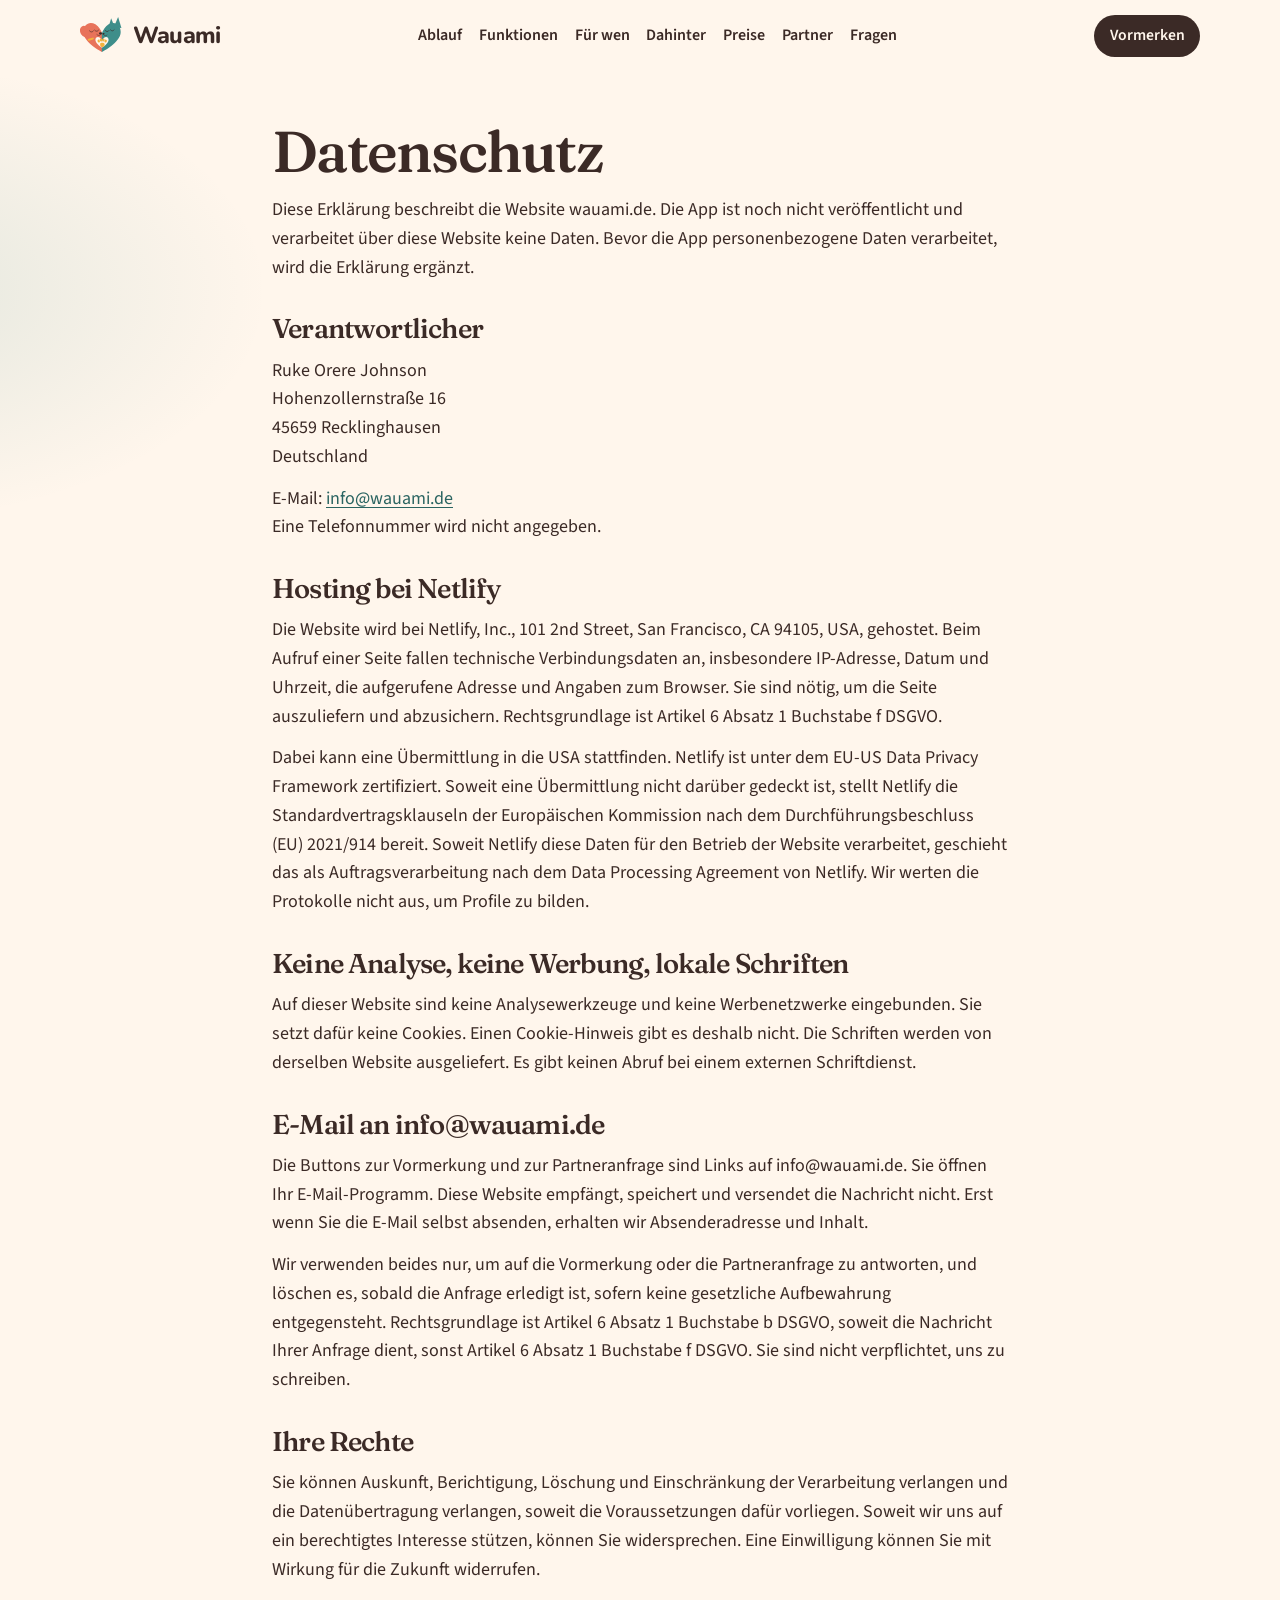
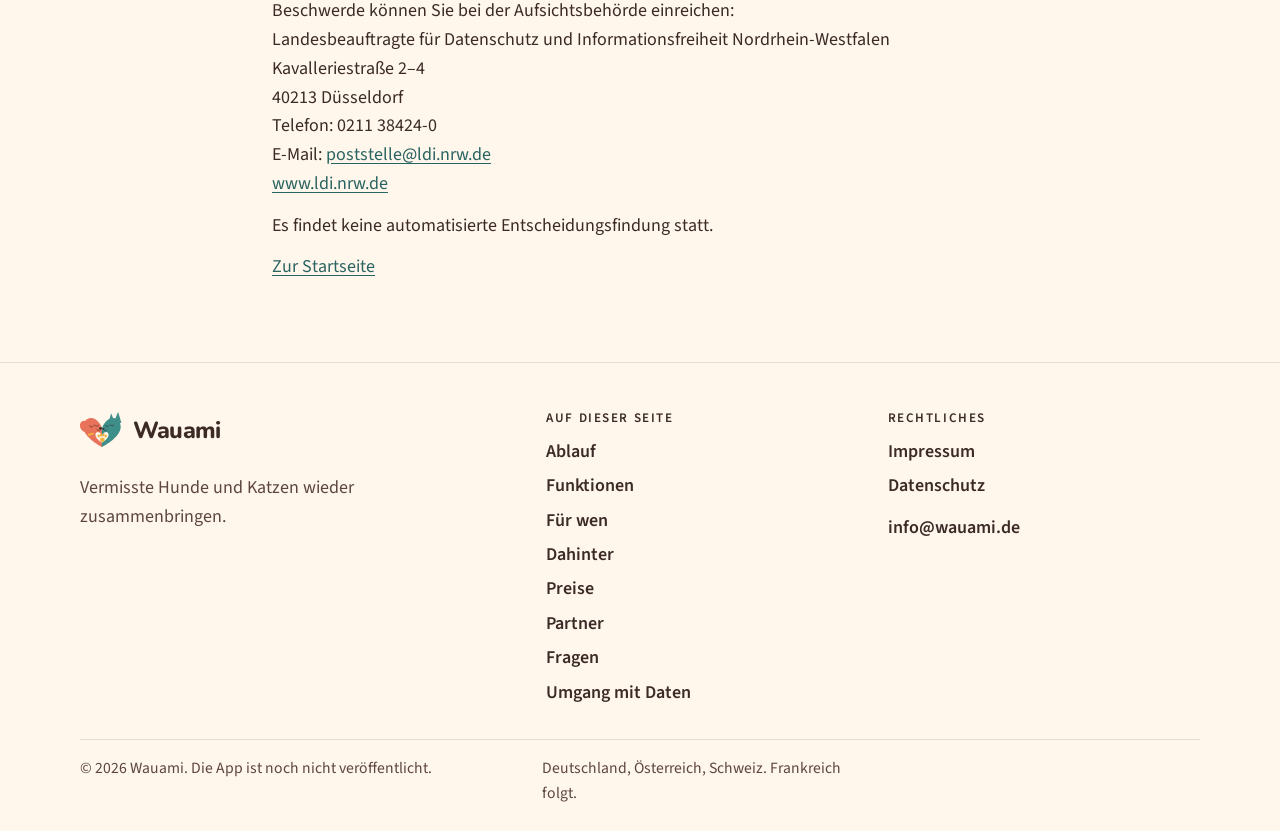
==== datenschutz/index.html @ b8f42830 "Website wauami.de" ====
<!DOCTYPE html><html lang="de"> <head><meta charset="utf-8"><meta name="viewport" content="width=device-width, initial-scale=1"><title>Datenschutz — Wauami</title><meta name="description" content="Datenschutzerklärung der Website wauami.de: keine Analyse, keine Werbenetzwerke, lokale Schriften, Hosting bei Netlify."><meta name="robots" content="noindex, nofollow"><meta name="theme-color" content="#FFF6EC"><meta name="color-scheme" content="light"><meta name="format-detection" content="telephone=no"><link rel="canonical" href="https://wauami.de/datenschutz"><link rel="alternate" hreflang="de" href="https://wauami.de/datenschutz"><link rel="icon" href="/mark.svg" type="image/svg+xml"><link rel="apple-touch-icon" href="/apple-touch-icon.png"><meta property="og:type" content="website"><meta property="og:locale" content="de_DE"><meta property="og:site_name" content="Wauami"><meta property="og:title" content="Datenschutz — Wauami"><meta property="og:description" content="Datenschutzerklärung der Website wauami.de: keine Analyse, keine Werbenetzwerke, lokale Schriften, Hosting bei Netlify."><meta property="og:url" content="https://wauami.de/datenschutz"><meta property="og:image" content="https://wauami.de/og.png"><meta property="og:image:secure_url" content="https://wauami.de/og.png"><meta property="og:image:type" content="image/png"><meta property="og:image:width" content="1200"><meta property="og:image:height" content="630"><meta property="og:image:alt" content="Wauami: Hund und Katze bilden gemeinsam ein Herz"><meta name="twitter:card" content="summary_large_image"><meta name="twitter:title" content="Datenschutz — Wauami"><meta name="twitter:description" content="Datenschutzerklärung der Website wauami.de: keine Analyse, keine Werbenetzwerke, lokale Schriften, Hosting bei Netlify."><meta name="twitter:image" content="https://wauami.de/og.png"><meta name="twitter:image:alt" content="Wauami: Hund und Katze bilden gemeinsam ein Herz"><link rel="stylesheet" href="/_astro/Base.DCu1m7xX.css"></head> <body> <a class="skip" href="#inhalt">Zum Inhalt</a> <header class="site-header" data-header> <div class="wrap header-bar"> <a class="brand" href="/"> <img src="/mark.svg" width="44" height="40" alt=""> <span class="wordmark" translate="no">Wauami</span> </a> <nav class="nav-panel" id="hauptnav" data-nav-panel aria-label="Hauptnavigation"> <ul> <li> <a href="/#ablauf">Ablauf</a> </li><li> <a href="/#funktionen">Funktionen</a> </li><li> <a href="/#fuer-wen">Für wen</a> </li><li> <a href="/#dahinter">Dahinter</a> </li><li> <a href="/#preise">Preise</a> </li><li> <a href="/#partner">Partner</a> </li><li> <a href="/#faq">Fragen</a> </li> </ul> </nav> <div class="header-tools"> <a class="button button-small" href="/#vormerken">Vormerken</a> <button class="nav-toggle" type="button" aria-expanded="false" aria-controls="hauptnav" data-nav-toggle> <span class="visually-hidden">Menü</span> <span class="nav-toggle-bars" aria-hidden="true"></span> </button> </div> </div> </header> <main id="inhalt">  <article class="legal wrap"> <h1>Datenschutz</h1> <p>
Diese Erklärung beschreibt die Website wauami.de. Die App ist noch nicht veröffentlicht und verarbeitet über diese Website keine Daten. Bevor die App personenbezogene Daten verarbeitet, wird die Erklärung ergänzt.
</p> <h2>Verantwortlicher</h2> <p> Ruke Orere Johnson<br> Hohenzollernstraße 16<br> 45659 Recklinghausen<br> Deutschland </p> <p>
E-Mail: <a href="mailto:info@wauami.de">info@wauami.de</a><br>
Eine Telefonnummer wird nicht angegeben.
</p> <h2>Hosting bei Netlify</h2> <p>
Die Website wird bei Netlify, Inc., 101 2nd Street, San Francisco, CA 94105, USA, gehostet. Beim Aufruf einer Seite fallen technische Verbindungsdaten an, insbesondere IP-Adresse, Datum und Uhrzeit, die aufgerufene Adresse und Angaben zum Browser. Sie sind nötig, um die Seite auszuliefern und abzusichern. Rechtsgrundlage ist Artikel 6 Absatz 1 Buchstabe f DSGVO.
</p> <p>
Dabei kann eine Übermittlung in die USA stattfinden. Netlify ist unter dem EU-US Data Privacy Framework zertifiziert. Soweit eine Übermittlung nicht darüber gedeckt ist, stellt Netlify die Standardvertragsklauseln der Europäischen Kommission nach dem Durchführungsbeschluss (EU) 2021/914 bereit. Soweit Netlify diese Daten für den Betrieb der Website verarbeitet, geschieht das als Auftragsverarbeitung nach dem Data Processing Agreement von Netlify. Wir werten die Protokolle nicht aus, um Profile zu bilden.
</p> <h2>Keine Analyse, keine Werbung, lokale Schriften</h2> <p>
Auf dieser Website sind keine Analysewerkzeuge und keine Werbenetzwerke eingebunden. Sie setzt dafür keine Cookies. Einen Cookie-Hinweis gibt es deshalb nicht. Die Schriften werden von derselben Website ausgeliefert. Es gibt keinen Abruf bei einem externen Schriftdienst.
</p> <h2>E-Mail an info@wauami.de</h2> <p>
Die Buttons zur Vormerkung und zur Partneranfrage sind Links auf info@wauami.de. Sie öffnen Ihr E-Mail-Programm. Diese Website empfängt, speichert und versendet die Nachricht nicht. Erst wenn Sie die E-Mail selbst absenden, erhalten wir Absenderadresse und Inhalt.
</p> <p>
Wir verwenden beides nur, um auf die Vormerkung oder die Partneranfrage zu antworten, und löschen es, sobald die Anfrage erledigt ist, sofern keine gesetzliche Aufbewahrung entgegensteht. Rechtsgrundlage ist Artikel 6 Absatz 1 Buchstabe b DSGVO, soweit die Nachricht Ihrer Anfrage dient, sonst Artikel 6 Absatz 1 Buchstabe f DSGVO. Sie sind nicht verpflichtet, uns zu schreiben.
</p> <h2>Ihre Rechte</h2> <p>Sie können Auskunft, Berichtigung, Löschung und Einschränkung der Verarbeitung verlangen und die Datenübertragung verlangen, soweit die Voraussetzungen dafür vorliegen. Soweit wir uns auf ein berechtigtes Interesse stützen, können Sie widersprechen. Eine Einwilligung können Sie mit Wirkung für die Zukunft widerrufen.</p> <p>
Beschwerde können Sie bei der Aufsichtsbehörde einreichen:<br>
Landesbeauftragte für Datenschutz und Informationsfreiheit Nordrhein-Westfalen<br>
Kavalleriestraße 2–4<br>
40213 Düsseldorf<br>
Telefon: 0211 38424-0<br>
E-Mail: <a href="mailto:poststelle@ldi.nrw.de">poststelle@ldi.nrw.de</a><br> <a href="https://www.ldi.nrw.de">www.ldi.nrw.de</a> </p> <p>Es findet keine automatisierte Entscheidungsfindung statt.</p> <p><a href="/">Zur Startseite</a></p> </article>  </main> <footer class="site-footer" id="fuss"> <div class="wrap footer-grid"> <div class="footer-brand"> <a class="brand" href="/"> <img src="/mark.svg" width="44" height="40" alt=""> <span class="wordmark" translate="no">Wauami</span> </a> <p>Vermisste Hunde und Katzen wieder zusammenbringen.</p> </div> <nav aria-label="Auf dieser Seite"> <h2>Auf dieser Seite</h2> <ul> <li> <a href="/#ablauf">Ablauf</a> </li><li> <a href="/#funktionen">Funktionen</a> </li><li> <a href="/#fuer-wen">Für wen</a> </li><li> <a href="/#dahinter">Dahinter</a> </li><li> <a href="/#preise">Preise</a> </li><li> <a href="/#partner">Partner</a> </li><li> <a href="/#faq">Fragen</a> </li> <li><a href="/#vertrauen">Umgang mit Daten</a></li> </ul> </nav> <nav aria-label="Rechtliches"> <h2>Rechtliches</h2> <ul> <li><a href="/impressum">Impressum</a></li> <li><a href="/datenschutz">Datenschutz</a></li> </ul> <p class="footer-note"> <a href="mailto:info@wauami.de">info@wauami.de</a> </p> </nav> </div> <div class="wrap footer-base"> <p>© 2026 Wauami. Die App ist noch nicht veröffentlicht.</p> <p>Deutschland, Österreich, Schweiz. Frankreich folgt.</p> </div> </footer><script type="module">function e(){let e=document.querySelector(`[data-header]`),t=document.querySelector(`[data-nav-toggle]`),n=document.querySelector(`[data-nav-panel]`);if(!e||!t||!n)return;let r=(e=!1)=>{n.classList.remove(`is-open`),t.setAttribute(`aria-expanded`,`false`),document.body.classList.remove(`nav-open`),e&&t.focus()},i=()=>{n.classList.add(`is-open`),t.setAttribute(`aria-expanded`,`true`),document.body.classList.add(`nav-open`),n.querySelector(`a`)?.focus()};t.addEventListener(`click`,()=>{n.classList.contains(`is-open`)?r():i()}),n.querySelectorAll(`a`).forEach(e=>{e.addEventListener(`click`,()=>r())}),document.addEventListener(`keydown`,e=>{e.key===`Escape`&&n.classList.contains(`is-open`)&&r(!0)}),document.addEventListener(`click`,t=>{n.classList.contains(`is-open`)&&t.target instanceof Node&&!e.contains(t.target)&&r()});let a=window.matchMedia(`(min-width: 1040px)`);a.addEventListener(`change`,()=>{a.matches&&r()});let o=()=>e.classList.toggle(`is-scrolled`,window.scrollY>8);o(),window.addEventListener(`scroll`,o,{passive:!0})}e();</script> </body> </html>
---- _astro/Base.DCu1m7xX.css ----
@font-face{font-family:Fraunces Variable;font-style:normal;font-display:swap;font-weight:100 900;src:url(/_astro/fraunces-vietnamese-wght-normal.CnvboYUG.woff2)format("woff2-variations");unicode-range:U+102-103,U+110-111,U+128-129,U+168-169,U+1A0-1A1,U+1AF-1B0,U+300-301,U+303-304,U+308-309,U+323,U+329,U+1EA0-1EF9,U+20AB}@font-face{font-family:Fraunces Variable;font-style:normal;font-display:swap;font-weight:100 900;src:url(/_astro/fraunces-latin-ext-wght-normal.Ca2vKHc0.woff2)format("woff2-variations");unicode-range:U+100-2BA,U+2BD-2C5,U+2C7-2CC,U+2CE-2D7,U+2DD-2FF,U+304,U+308,U+329,U+1D00-1DBF,U+1E00-1E9F,U+1EF2-1EFF,U+2020,U+20A0-20AB,U+20AD-20C0,U+2113,U+2C60-2C7F,U+A720-A7FF}@font-face{font-family:Fraunces Variable;font-style:normal;font-display:swap;font-weight:100 900;src:url(/_astro/fraunces-latin-wght-normal.ukD16Tqj.woff2)format("woff2-variations");unicode-range:U+??,U+131,U+152-153,U+2BB-2BC,U+2C6,U+2DA,U+2DC,U+304,U+308,U+329,U+2000-206F,U+20AC,U+2122,U+2191,U+2193,U+2212,U+2215,U+FEFF,U+FFFD}@font-face{font-family:Fraunces Variable;font-style:italic;font-display:swap;font-weight:100 900;src:url(/_astro/fraunces-vietnamese-wght-italic.BicUS2cM.woff2)format("woff2-variations");unicode-range:U+102-103,U+110-111,U+128-129,U+168-169,U+1A0-1A1,U+1AF-1B0,U+300-301,U+303-304,U+308-309,U+323,U+329,U+1EA0-1EF9,U+20AB}@font-face{font-family:Fraunces Variable;font-style:italic;font-display:swap;font-weight:100 900;src:url(/_astro/fraunces-latin-ext-wght-italic.BfTTTDIL.woff2)format("woff2-variations");unicode-range:U+100-2BA,U+2BD-2C5,U+2C7-2CC,U+2CE-2D7,U+2DD-2FF,U+304,U+308,U+329,U+1D00-1DBF,U+1E00-1E9F,U+1EF2-1EFF,U+2020,U+20A0-20AB,U+20AD-20C0,U+2113,U+2C60-2C7F,U+A720-A7FF}@font-face{font-family:Fraunces Variable;font-style:italic;font-display:swap;font-weight:100 900;src:url(/_astro/fraunces-latin-wght-italic.Py8at3oI.woff2)format("woff2-variations");unicode-range:U+??,U+131,U+152-153,U+2BB-2BC,U+2C6,U+2DA,U+2DC,U+304,U+308,U+329,U+2000-206F,U+20AC,U+2122,U+2191,U+2193,U+2212,U+2215,U+FEFF,U+FFFD}@font-face{font-family:"Source Sans 3";font-style:normal;font-display:swap;font-weight:400;src:url(/_astro/source-sans-3-latin-400-normal.DQi5PRDE.woff2)format("woff2"),url(/_astro/source-sans-3-latin-400-normal.RR2C27NP.woff)format("woff")}@font-face{font-family:"Source Sans 3";font-style:normal;font-display:swap;font-weight:600;src:url(/_astro/source-sans-3-latin-600-normal.DeckBYAU.woff2)format("woff2"),url(/_astro/source-sans-3-latin-600-normal.Ck0n4g8U.woff)format("woff")}@font-face{font-family:Nunito;font-style:normal;font-display:swap;font-weight:800;src:url(/_astro/nunito-latin-800-normal.Dz8SOQK_.woff2)format("woff2"),url(/_astro/nunito-latin-800-normal.D-J0wlBY.woff)format("woff")}:root{--coral:#e8735a;--teal:#3e8e8a;--teal-text:#2a6461;--honey:#f2b33d;--cream:#fff6ec;--paper:#fffdf9;--ink:#3b2a26;--ink-soft:#5c463f;--line:#3b2a261f;--shadow:0 16px 40px #3b2a260f;--font-display:"Fraunces Variable", Georgia, "Times New Roman", serif;--font-body:"Source Sans 3", "Segoe UI", sans-serif;--font-mark:"Nunito", "Trebuchet MS", sans-serif;color-scheme:light}*,:before,:after{box-sizing:border-box}html{scroll-behavior:smooth}body{font-family:var(--font-body);color:var(--ink);background:radial-gradient(900px 480px at 100% -10%, #e8735a29, transparent 60%), radial-gradient(720px 420px at -10% 12%, #3e8e8a24, transparent 55%), var(--cream);margin:0;font-size:1.125rem;line-height:1.6}body.nav-open{overflow:hidden}img{max-width:100%;height:auto;display:block}h1,h2,h3{font-family:var(--font-display);letter-spacing:-.03em;text-wrap:balance;margin:0;font-weight:560;line-height:1.08}h1{font-size:clamp(2.7rem,7vw,4.8rem)}h1 em{font-style:italic;font-weight:520}h2{font-size:clamp(2rem,4vw,3.2rem)}h3{font-size:1.45rem}p{hyphens:auto;margin:0}a{color:var(--teal-text);text-underline-offset:.18em}a:hover{color:var(--ink)}:focus-visible{outline:3px solid var(--teal-text);outline-offset:3px}::selection{background:var(--honey);color:var(--ink)}.skip{z-index:50;background:var(--ink);color:var(--cream);border-radius:999px;padding:.7rem 1rem;text-decoration:none;position:absolute;top:-4rem;left:1rem}.skip:focus{top:1rem}.visually-hidden{clip:rect(0, 0, 0, 0);white-space:nowrap;border:0;width:1px;height:1px;margin:-1px;padding:0;position:absolute;overflow:hidden}.wrap{width:min(1120px,100% - 2.5rem);margin-inline:auto}.section{padding-block:clamp(4.2rem,8vw,7rem);scroll-margin-top:5.5rem}.section-paper{background:var(--paper)}.section-head{max-width:40rem;margin-bottom:2rem}.kicker{letter-spacing:.14em;text-transform:uppercase;color:var(--teal-text);margin:0 0 .85rem;font-size:.82rem;font-weight:600}.kicker:before{content:"";background:var(--honey);border-radius:99px;width:2.25rem;height:3px;margin-bottom:.8rem;display:block}.lede{max-width:40rem;color:var(--ink-soft);margin-top:1rem;font-size:1.2rem}.card{box-shadow:var(--shadow);background:#fff;border:1px solid #3b2a2614;border-radius:22px;padding:1.3rem 1.25rem 1.4rem}.button{background:var(--ink);min-height:3rem;color:var(--cream);font:inherit;cursor:pointer;border:1.5px solid #0000;border-radius:999px;justify-content:center;align-items:center;padding:.8rem 1.25rem;font-weight:600;text-decoration:none;display:inline-flex}.button:hover{color:var(--cream);background:#2a1e1b}.button-small{min-height:2.6rem;padding:.4rem .9rem;font-size:.98rem}.button-ghost{color:var(--ink);background:0 0;border-color:#3b2a2647}.button-ghost:hover{color:var(--ink);background:#3b2a260d}.button-inverse{background:var(--cream);color:var(--ink)}.button-inverse:hover{color:var(--ink);background:#fff}.closing :focus-visible,.price-card.is-plus :focus-visible{outline-color:var(--honey)}.brand{color:var(--ink);align-items:center;gap:.55rem;text-decoration:none;display:inline-flex}.wordmark{font-family:var(--font-mark);letter-spacing:-.03em;font-size:1.45rem;font-weight:800;line-height:1}.site-header{z-index:30;background:#fff6ecf7;border-bottom:1px solid #0000;position:sticky;top:0}.site-header.is-scrolled{border-bottom-color:var(--line)}.header-bar{justify-content:space-between;align-items:center;gap:.75rem;min-height:4.5rem;display:flex;position:relative}.header-tools{align-items:center;gap:.5rem;display:flex}.nav-toggle{border:1px solid var(--line);cursor:pointer;background:#fff;border-radius:999px;place-items:center;width:2.75rem;height:2.75rem;display:grid}.nav-toggle-bars,.nav-toggle-bars:before,.nav-toggle-bars:after{background:var(--ink);border-radius:2px;width:1.05rem;height:2px;display:block;position:relative}.nav-toggle-bars:before,.nav-toggle-bars:after{content:"";position:absolute;left:0}.nav-toggle-bars:before{top:-6px}.nav-toggle-bars:after{top:6px}.nav-toggle[aria-expanded=true] .nav-toggle-bars{background:0 0}.nav-toggle[aria-expanded=true] .nav-toggle-bars:before{top:0;transform:rotate(45deg)}.nav-toggle[aria-expanded=true] .nav-toggle-bars:after{top:0;transform:rotate(-45deg)}.nav-panel{display:none}.nav-panel.is-open{z-index:29;background:var(--cream);border-bottom:1px solid var(--line);flex-direction:column;padding:.4rem 1.25rem 1.5rem;display:flex;position:fixed;inset:4.5rem 0 0;overflow:auto}.nav-panel ul{margin:0;padding:0;list-style:none}.nav-panel a{color:var(--ink);padding:.85rem 0;font-size:1.15rem;font-weight:600;text-decoration:none;display:block}.nav-panel a:hover{color:var(--teal-text)}.hero{padding-block:clamp(2.2rem,5vw,4.5rem) clamp(3.5rem,7vw,5.5rem);position:relative;overflow:clip}.hero-grid{align-items:center;gap:2.5rem;display:grid}.eyebrow{border:1px solid var(--line);background:#ffffffb8;border-radius:999px;align-items:center;gap:.5rem;margin:0 0 1rem;padding:.35rem .8rem .35rem .55rem;font-size:.95rem;font-weight:600;display:inline-flex}.dot{background:var(--honey);border-radius:50%;flex:none;width:.55rem;height:.55rem}.form-lead{margin:1.4rem 0 .55rem;font-weight:600}label,.field label{margin-bottom:.35rem;font-size:.98rem;font-weight:600;display:block}.optional{color:var(--ink-soft);font-weight:400}input,select,textarea{width:100%;min-height:3rem;color:var(--ink);font:inherit;background:#fff;border:1.5px solid #3b2a2638;border-radius:12px;padding:.7rem .9rem}textarea{resize:vertical;min-height:8rem}input::placeholder{color:var(--ink-soft)}.waitlist-row{gap:.65rem;display:grid}.form-hint{color:var(--ink-soft);margin-top:.7rem;font-size:.98rem}.form-status:empty{margin:0}.form-status:not(:empty){border:1px solid var(--honey);color:var(--ink);background:#fff;border-radius:12px;margin:.8rem 0 0;padding:.75rem .9rem}.stores{flex-wrap:wrap;gap:.7rem;margin:1.2rem 0 0;padding:0;list-style:none;display:flex}.store{background:#ffffffa6;border:1.5px solid #3b2a2633;border-radius:12px;min-width:9.5rem;padding:.45rem .85rem;display:inline-flex}.store-kicker,.store-name{line-height:1.15;display:block}.store-kicker{letter-spacing:.04em;text-transform:uppercase;font-size:.75rem}.store-name{font-weight:600}.assurances{color:var(--ink-soft);flex-wrap:wrap;gap:.45rem .9rem;margin:1.1rem 0 0;padding:0;font-size:.98rem;list-style:none;display:flex}.assurances li:before{content:"";background:var(--teal);border-radius:50%;width:.45rem;height:.45rem;margin-right:.4rem;display:inline-block;transform:translateY(-.08rem)}.region-line{color:var(--ink-soft);margin-top:.8rem}.text-link{margin-top:.9rem;font-weight:600;display:inline-block}.hero-figure{justify-self:center;margin:0}.hero-figure figcaption{text-align:center;color:var(--ink-soft);margin-top:.85rem;font-size:.95rem}.device{background:var(--ink);border-radius:40px;width:min(100%,300px);margin-inline:auto;padding:12px;position:relative;box-shadow:inset 0 1px #fff3,0 28px 60px #3b2a2633}.device-screen{background:var(--cream);border-radius:30px;height:540px;position:relative;overflow:hidden}.device-island{z-index:2;background:var(--ink);border-radius:999px;width:78px;height:18px;position:absolute;top:8px;left:50%;transform:translate(-50%)}.app-bar{align-items:center;gap:.4rem;padding:32px 14px 8px;font-size:.95rem;display:flex}.app-bar strong{font-family:var(--font-mark);font-size:1rem}.app-example{background:var(--honey);border-radius:999px;margin-left:auto;padding:.1rem .45rem;font-size:.75rem;font-weight:600}.map{height:calc(100% - 68px);position:relative}.map-art{width:100%;height:100%;display:block}.pin{background:#fff;border-radius:999px;align-items:center;gap:.35rem;padding:.25rem .55rem .25rem .25rem;font-size:.75rem;font-weight:600;display:inline-flex;position:absolute;box-shadow:0 8px 18px #3b2a2624}.pin i{border-radius:50%;width:1rem;height:1rem}.pin-lost{top:34%;left:12%}.pin-lost i{background:var(--coral)}.pin-found{top:18%;right:10%}.pin-found i{background:var(--teal)}.sheet{background:#fff;border-radius:18px;gap:.75rem;padding:.7rem;display:flex;position:absolute;bottom:12px;left:10px;right:10px;box-shadow:0 12px 30px #3b2a2629}.shot{flex:none;position:relative}.shot span{background:var(--cream);border-radius:999px;padding:.05rem .3rem;font-size:.65rem;font-weight:700;position:absolute;bottom:4px;right:4px}.sheet-copy p{color:var(--ink-soft);font-size:.82rem;line-height:1.35}.sheet-title{font-family:var(--font-display);margin:.15rem 0;font-weight:560;color:var(--ink)!important;font-size:1.25rem!important}.chip{letter-spacing:.08em;text-transform:uppercase;background:#fadfd6;border-radius:999px;margin:0;padding:.12rem .4rem;font-weight:700;display:inline-block;color:var(--ink)!important;font-size:.68rem!important}.steps,.feature-grid,.audience-grid,.trust-grid,.partner-list{margin:0;padding:0;list-style:none}.steps,.audience-grid,.trust-grid{gap:.9rem;display:grid}.step-no{color:var(--coral);font-family:var(--font-display);margin-bottom:.7rem;font-size:1.8rem;font-weight:560;display:block}.steps p,.feature-grid p,.audience-grid p,.trust-grid p,.partner-list p{color:var(--ink-soft);margin-top:.45rem}.feature-grid{gap:.9rem;display:grid}.feature-icon{width:2.8rem;height:2.8rem;color:var(--teal-text);background:#3e8e8a1f;border-radius:14px;place-items:center;margin-bottom:.9rem;display:grid}.feature-icon svg{fill:none;stroke:currentColor;stroke-width:1.8px;stroke-linecap:round;stroke-linejoin:round;width:1.6rem;height:1.6rem}.audience-card:nth-child(2) .step-no{color:var(--teal-text)}.audience-card:nth-child(3) .step-no{color:#b07d12}.price-grid{gap:.9rem;display:grid}.price-card{flex-direction:column;gap:.35rem;display:flex}.price-card h3{margin-top:.2rem}.price-tag{letter-spacing:.08em;text-transform:uppercase;color:var(--teal-text);font-size:.82rem;font-weight:700}.price{flex-wrap:wrap;align-items:baseline;gap:.45rem .7rem;margin-top:.4rem;display:flex}.price-amount{font-family:var(--font-display);letter-spacing:-.03em;font-variant-numeric:tabular-nums;font-size:clamp(2.2rem,4vw,3rem);font-weight:560}.price-note,.price-alt,.price-footnote{color:var(--ink-soft)}.price-alt{margin:0}.ticks{margin:.8rem 0 1.2rem;padding:0;list-style:none}.ticks li{align-items:flex-start;gap:.6rem;padding:.32rem 0;display:flex}.ticks svg{fill:none;width:1.15rem;height:1.15rem;stroke:var(--teal-text);stroke-width:2px;stroke-linecap:round;stroke-linejoin:round;flex:none;margin-top:.2rem}.price-card .button{align-self:flex-start;margin-top:auto}.price-card.is-plus{background:var(--ink);color:var(--cream);border-color:#0000}.price-card.is-plus .price-tag,.price-card.is-plus .price-note,.price-card.is-plus .price-alt{color:var(--honey)}.price-card.is-plus .ticks svg{stroke:var(--honey)}.price-footnote{max-width:40rem;margin-top:1rem}.partner-grid{align-items:start;gap:1.5rem;display:grid}.partner-list{gap:.85rem;display:grid}.partner-list li{border-bottom:1px solid var(--line);padding-bottom:.75rem}.partner-note{color:var(--ink-soft);margin-top:1rem}.partner-card,.partner-form,.field{gap:.75rem;display:grid}.field{gap:.35rem}.consent{gap:.6rem;margin-top:1.5rem;display:grid}.consent-party,.consent-mid{text-align:center;border-radius:16px;margin:0;padding:.9rem 1rem;font-weight:600}.consent-party{border:1px solid var(--line);background:#fff}.consent-mid{background:var(--honey);color:var(--ink)}.consent-caption{color:var(--ink-soft);margin-top:.7rem}.faq-wrap{max-width:46rem}.faq-item{border-top:1px solid var(--line)}.faq-item:last-child{border-bottom:1px solid var(--line)}.faq-item summary{cursor:pointer;justify-content:space-between;gap:1rem;padding:1.1rem 0;font-size:1.15rem;font-weight:600;list-style:none;display:flex}.faq-item summary::-webkit-details-marker{display:none}.faq-item summary:after{content:"";border-right:2px solid var(--ink);border-bottom:2px solid var(--ink);flex:none;width:.65rem;height:.65rem;margin-top:.35rem;transform:rotate(45deg)}.faq-item[open] summary:after{margin-top:.55rem;transform:rotate(-135deg)}.faq-item p{max-width:40rem;color:var(--ink-soft);margin:0 0 1.15rem}.closing{background:var(--ink);color:var(--cream)}.closing .wrap{text-align:center;justify-items:center;display:grid}.closing .kicker,.closing h2,.closing .lede{color:var(--cream)}.closing .lede{max-width:34rem}.closing .waitlist{text-align:left;width:min(100%,36rem);margin-top:1.4rem}.mail-action{justify-items:start;gap:.15rem;display:grid}.closing .mail-action{text-align:center;justify-items:center;width:min(100%,36rem);margin-top:1.4rem}.closing .form-hint,.closing label,.closing .form-hint a{color:var(--cream)}.closing .button{background:var(--cream);color:var(--ink)}.closing .button:hover{color:var(--ink);background:#fff}.closing .stores{justify-content:center}.closing .store{color:var(--cream);background:0 0;border-color:#fff6ec66}.site-footer{border-top:1px solid var(--line);padding-block:3rem 1.5rem}.footer-grid{gap:1.8rem;display:grid}.footer-brand p,.footer-note,.footer-base{color:var(--ink-soft)}.footer-brand p{max-width:18rem;margin-top:.8rem}.site-footer h2{font-family:var(--font-body);letter-spacing:.12em;text-transform:uppercase;font-size:.82rem;font-weight:700}.site-footer ul{margin:.8rem 0 0;padding:0;list-style:none}.site-footer li+li{margin-top:.35rem}.site-footer a{color:var(--ink);font-weight:600;text-decoration:none}.site-footer a:hover{color:var(--teal-text);text-decoration:underline}.footer-note{margin-top:.8rem}.footer-base{border-top:1px solid var(--line);gap:.25rem;margin-top:2rem;padding-top:1rem;font-size:.98rem;display:grid}.legal{max-width:46rem;padding-block:3rem 5rem}.legal h1{font-size:clamp(2.3rem,5vw,3.6rem)}.legal h2{margin-top:2rem;font-size:1.7rem}.legal p,.legal li{margin-top:.8rem}.legal ul{margin:.4rem 0 0;padding-left:1.2rem}.placeholder-banner{background:var(--honey);color:var(--ink);border-radius:999px;margin-bottom:1rem;padding:.45rem .75rem;font-weight:700;display:inline-block}.todo-fields{gap:.85rem;margin:1rem 0 0;display:grid}.todo-fields div{border-bottom:1px solid var(--line);padding-bottom:.75rem}.todo-fields dt{font-weight:700}.todo-fields dd{color:var(--ink-soft);margin:.2rem 0 0}@media (width>=720px){.waitlist-row{grid-template-columns:1fr auto;align-items:center}.steps,.audience-grid,.trust-grid{grid-template-columns:repeat(3,1fr)}.feature-grid{grid-template-columns:1fr 1fr}.feature-grid li:last-child{grid-column:1/-1}.consent{grid-template-columns:1fr auto 1fr;align-items:center}.footer-grid,.footer-base{grid-template-columns:1.4fr 1fr 1fr}}@media (width>=960px){.feature-grid{grid-template-columns:repeat(6,1fr)}.feature-grid li:first-child,.feature-grid li:nth-child(2){grid-column:span 3}.feature-grid li:nth-child(n+3){grid-column:span 2}.price-grid{grid-template-columns:repeat(3,1fr);align-items:stretch}.partner-grid{grid-template-columns:1.05fr .95fr;gap:2.5rem}}@media (width>=1040px){.nav-toggle{display:none}.nav-panel,.nav-panel.is-open{background:0 0;border:0;flex-direction:row;align-items:center;gap:1.15rem;padding:0;display:flex;position:static}.nav-panel ul{gap:1.05rem;display:flex}.nav-panel a{padding:.25rem 0;font-size:1rem}.hero-grid{grid-template-columns:1.08fr .92fr;gap:3rem}.device{width:320px}.device-screen{height:580px}}@media (width<=380px){.wordmark{font-size:1.25rem}.wrap{width:min(1120px,100% - 1.6rem)}}@media (prefers-reduced-motion:reduce){html{scroll-behavior:auto}*,:before,:after{scroll-behavior:auto!important;transition-duration:.01ms!important;animation-duration:.01ms!important;animation-iteration-count:1!important}}
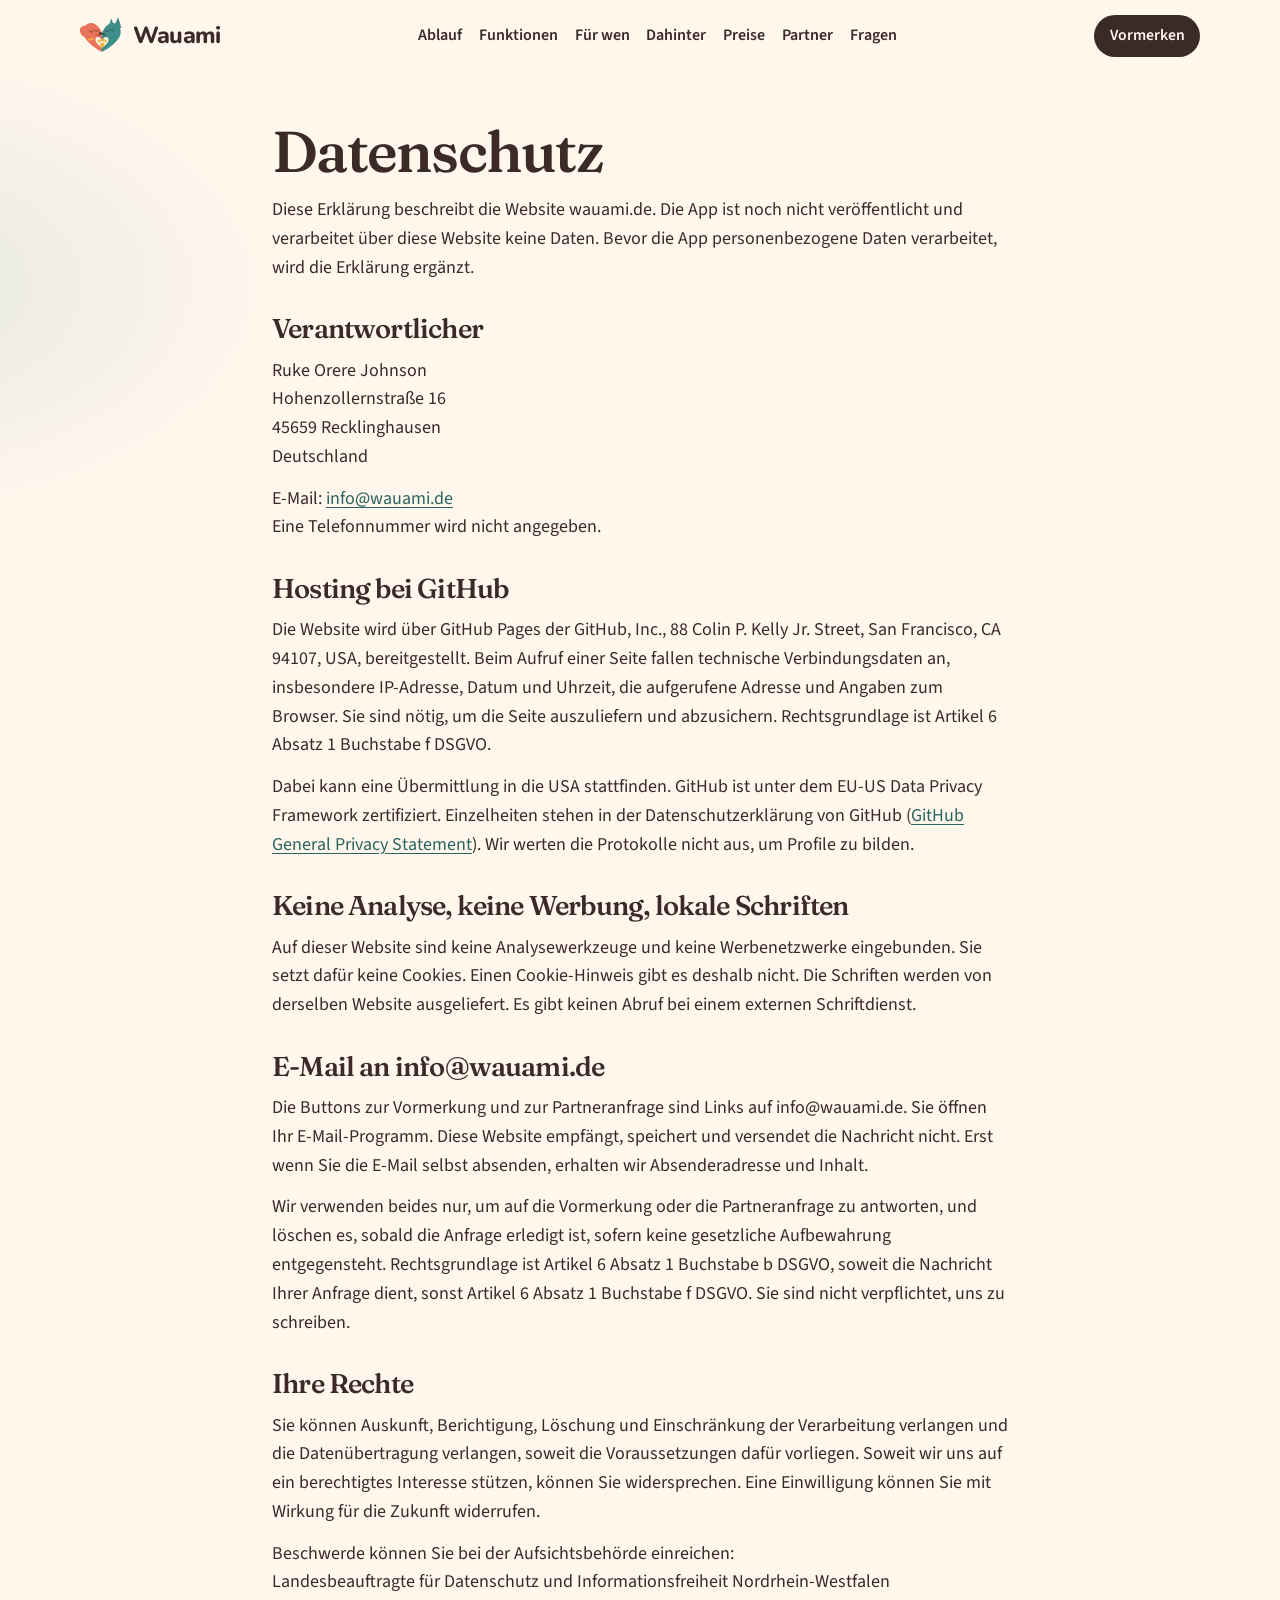
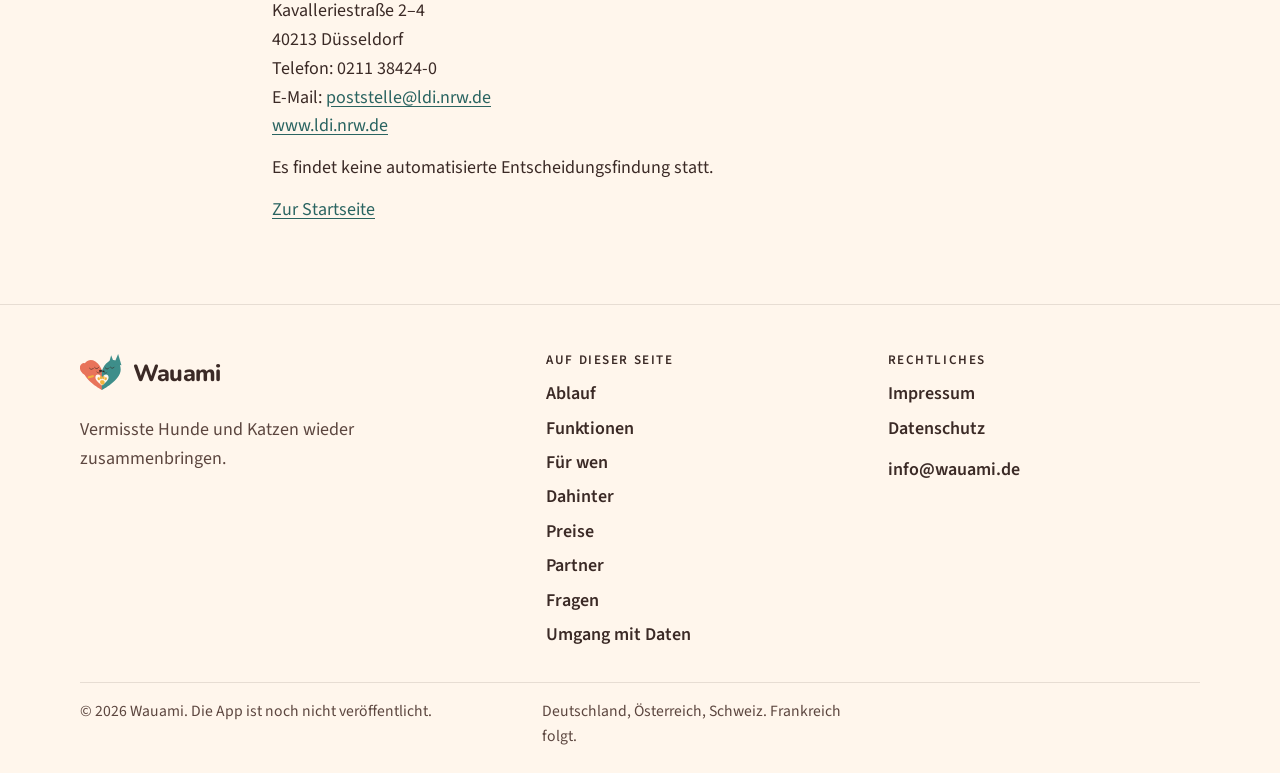
==== commit 3f9c88e0: "Datenschutz: Hosting GitHub" ====
--- a/datenschutz/index.html
+++ b/datenschutz/index.html
@@ -1,12 +1,12 @@
-<!DOCTYPE html><html lang="de"> <head><meta charset="utf-8"><meta name="viewport" content="width=device-width, initial-scale=1"><title>Datenschutz — Wauami</title><meta name="description" content="Datenschutzerklärung der Website wauami.de: keine Analyse, keine Werbenetzwerke, lokale Schriften, Hosting bei Netlify."><meta name="robots" content="noindex, nofollow"><meta name="theme-color" content="#FFF6EC"><meta name="color-scheme" content="light"><meta name="format-detection" content="telephone=no"><link rel="canonical" href="https://wauami.de/datenschutz"><link rel="alternate" hreflang="de" href="https://wauami.de/datenschutz"><link rel="icon" href="/mark.svg" type="image/svg+xml"><link rel="apple-touch-icon" href="/apple-touch-icon.png"><meta property="og:type" content="website"><meta property="og:locale" content="de_DE"><meta property="og:site_name" content="Wauami"><meta property="og:title" content="Datenschutz — Wauami"><meta property="og:description" content="Datenschutzerklärung der Website wauami.de: keine Analyse, keine Werbenetzwerke, lokale Schriften, Hosting bei Netlify."><meta property="og:url" content="https://wauami.de/datenschutz"><meta property="og:image" content="https://wauami.de/og.png"><meta property="og:image:secure_url" content="https://wauami.de/og.png"><meta property="og:image:type" content="image/png"><meta property="og:image:width" content="1200"><meta property="og:image:height" content="630"><meta property="og:image:alt" content="Wauami: Hund und Katze bilden gemeinsam ein Herz"><meta name="twitter:card" content="summary_large_image"><meta name="twitter:title" content="Datenschutz — Wauami"><meta name="twitter:description" content="Datenschutzerklärung der Website wauami.de: keine Analyse, keine Werbenetzwerke, lokale Schriften, Hosting bei Netlify."><meta name="twitter:image" content="https://wauami.de/og.png"><meta name="twitter:image:alt" content="Wauami: Hund und Katze bilden gemeinsam ein Herz"><link rel="stylesheet" href="/_astro/Base.DCu1m7xX.css"></head> <body> <a class="skip" href="#inhalt">Zum Inhalt</a> <header class="site-header" data-header> <div class="wrap header-bar"> <a class="brand" href="/"> <img src="/mark.svg" width="44" height="40" alt=""> <span class="wordmark" translate="no">Wauami</span> </a> <nav class="nav-panel" id="hauptnav" data-nav-panel aria-label="Hauptnavigation"> <ul> <li> <a href="/#ablauf">Ablauf</a> </li><li> <a href="/#funktionen">Funktionen</a> </li><li> <a href="/#fuer-wen">Für wen</a> </li><li> <a href="/#dahinter">Dahinter</a> </li><li> <a href="/#preise">Preise</a> </li><li> <a href="/#partner">Partner</a> </li><li> <a href="/#faq">Fragen</a> </li> </ul> </nav> <div class="header-tools"> <a class="button button-small" href="/#vormerken">Vormerken</a> <button class="nav-toggle" type="button" aria-expanded="false" aria-controls="hauptnav" data-nav-toggle> <span class="visually-hidden">Menü</span> <span class="nav-toggle-bars" aria-hidden="true"></span> </button> </div> </div> </header> <main id="inhalt">  <article class="legal wrap"> <h1>Datenschutz</h1> <p>
+<!DOCTYPE html><html lang="de"> <head><meta charset="utf-8"><meta name="viewport" content="width=device-width, initial-scale=1"><title>Datenschutz — Wauami</title><meta name="description" content="Datenschutzerklärung der Website wauami.de: keine Analyse, keine Werbenetzwerke, lokale Schriften, Hosting bei GitHub."><meta name="robots" content="noindex, nofollow"><meta name="theme-color" content="#FFF6EC"><meta name="color-scheme" content="light"><meta name="format-detection" content="telephone=no"><link rel="canonical" href="https://wauami.de/datenschutz"><link rel="alternate" hreflang="de" href="https://wauami.de/datenschutz"><link rel="icon" href="/mark.svg" type="image/svg+xml"><link rel="apple-touch-icon" href="/apple-touch-icon.png"><meta property="og:type" content="website"><meta property="og:locale" content="de_DE"><meta property="og:site_name" content="Wauami"><meta property="og:title" content="Datenschutz — Wauami"><meta property="og:description" content="Datenschutzerklärung der Website wauami.de: keine Analyse, keine Werbenetzwerke, lokale Schriften, Hosting bei GitHub."><meta property="og:url" content="https://wauami.de/datenschutz"><meta property="og:image" content="https://wauami.de/og.png"><meta property="og:image:secure_url" content="https://wauami.de/og.png"><meta property="og:image:type" content="image/png"><meta property="og:image:width" content="1200"><meta property="og:image:height" content="630"><meta property="og:image:alt" content="Wauami: Hund und Katze bilden gemeinsam ein Herz"><meta name="twitter:card" content="summary_large_image"><meta name="twitter:title" content="Datenschutz — Wauami"><meta name="twitter:description" content="Datenschutzerklärung der Website wauami.de: keine Analyse, keine Werbenetzwerke, lokale Schriften, Hosting bei GitHub."><meta name="twitter:image" content="https://wauami.de/og.png"><meta name="twitter:image:alt" content="Wauami: Hund und Katze bilden gemeinsam ein Herz"><link rel="stylesheet" href="/_astro/Base.DCu1m7xX.css"></head> <body> <a class="skip" href="#inhalt">Zum Inhalt</a> <header class="site-header" data-header> <div class="wrap header-bar"> <a class="brand" href="/"> <img src="/mark.svg" width="44" height="40" alt=""> <span class="wordmark" translate="no">Wauami</span> </a> <nav class="nav-panel" id="hauptnav" data-nav-panel aria-label="Hauptnavigation"> <ul> <li> <a href="/#ablauf">Ablauf</a> </li><li> <a href="/#funktionen">Funktionen</a> </li><li> <a href="/#fuer-wen">Für wen</a> </li><li> <a href="/#dahinter">Dahinter</a> </li><li> <a href="/#preise">Preise</a> </li><li> <a href="/#partner">Partner</a> </li><li> <a href="/#faq">Fragen</a> </li> </ul> </nav> <div class="header-tools"> <a class="button button-small" href="/#vormerken">Vormerken</a> <button class="nav-toggle" type="button" aria-expanded="false" aria-controls="hauptnav" data-nav-toggle> <span class="visually-hidden">Menü</span> <span class="nav-toggle-bars" aria-hidden="true"></span> </button> </div> </div> </header> <main id="inhalt">  <article class="legal wrap"> <h1>Datenschutz</h1> <p>
 Diese Erklärung beschreibt die Website wauami.de. Die App ist noch nicht veröffentlicht und verarbeitet über diese Website keine Daten. Bevor die App personenbezogene Daten verarbeitet, wird die Erklärung ergänzt.
 </p> <h2>Verantwortlicher</h2> <p> Ruke Orere Johnson<br> Hohenzollernstraße 16<br> 45659 Recklinghausen<br> Deutschland </p> <p>
 E-Mail: <a href="mailto:info@wauami.de">info@wauami.de</a><br>
 Eine Telefonnummer wird nicht angegeben.
-</p> <h2>Hosting bei Netlify</h2> <p>
-Die Website wird bei Netlify, Inc., 101 2nd Street, San Francisco, CA 94105, USA, gehostet. Beim Aufruf einer Seite fallen technische Verbindungsdaten an, insbesondere IP-Adresse, Datum und Uhrzeit, die aufgerufene Adresse und Angaben zum Browser. Sie sind nötig, um die Seite auszuliefern und abzusichern. Rechtsgrundlage ist Artikel 6 Absatz 1 Buchstabe f DSGVO.
+</p> <h2>Hosting bei GitHub</h2> <p>
+Die Website wird über GitHub Pages der GitHub, Inc., 88 Colin P. Kelly Jr. Street, San Francisco, CA 94107, USA, bereitgestellt. Beim Aufruf einer Seite fallen technische Verbindungsdaten an, insbesondere IP-Adresse, Datum und Uhrzeit, die aufgerufene Adresse und Angaben zum Browser. Sie sind nötig, um die Seite auszuliefern und abzusichern. Rechtsgrundlage ist Artikel 6 Absatz 1 Buchstabe f DSGVO.
 </p> <p>
-Dabei kann eine Übermittlung in die USA stattfinden. Netlify ist unter dem EU-US Data Privacy Framework zertifiziert. Soweit eine Übermittlung nicht darüber gedeckt ist, stellt Netlify die Standardvertragsklauseln der Europäischen Kommission nach dem Durchführungsbeschluss (EU) 2021/914 bereit. Soweit Netlify diese Daten für den Betrieb der Website verarbeitet, geschieht das als Auftragsverarbeitung nach dem Data Processing Agreement von Netlify. Wir werten die Protokolle nicht aus, um Profile zu bilden.
+Dabei kann eine Übermittlung in die USA stattfinden. GitHub ist unter dem EU-US Data Privacy Framework zertifiziert. Einzelheiten stehen in der Datenschutzerklärung von GitHub (<a href="https://docs.github.com/de/site-policy/privacy-policies/github-general-privacy-statement" rel="noopener">GitHub General Privacy Statement</a>). Wir werten die Protokolle nicht aus, um Profile zu bilden.
 </p> <h2>Keine Analyse, keine Werbung, lokale Schriften</h2> <p>
 Auf dieser Website sind keine Analysewerkzeuge und keine Werbenetzwerke eingebunden. Sie setzt dafür keine Cookies. Einen Cookie-Hinweis gibt es deshalb nicht. Die Schriften werden von derselben Website ausgeliefert. Es gibt keinen Abruf bei einem externen Schriftdienst.
 </p> <h2>E-Mail an info@wauami.de</h2> <p>
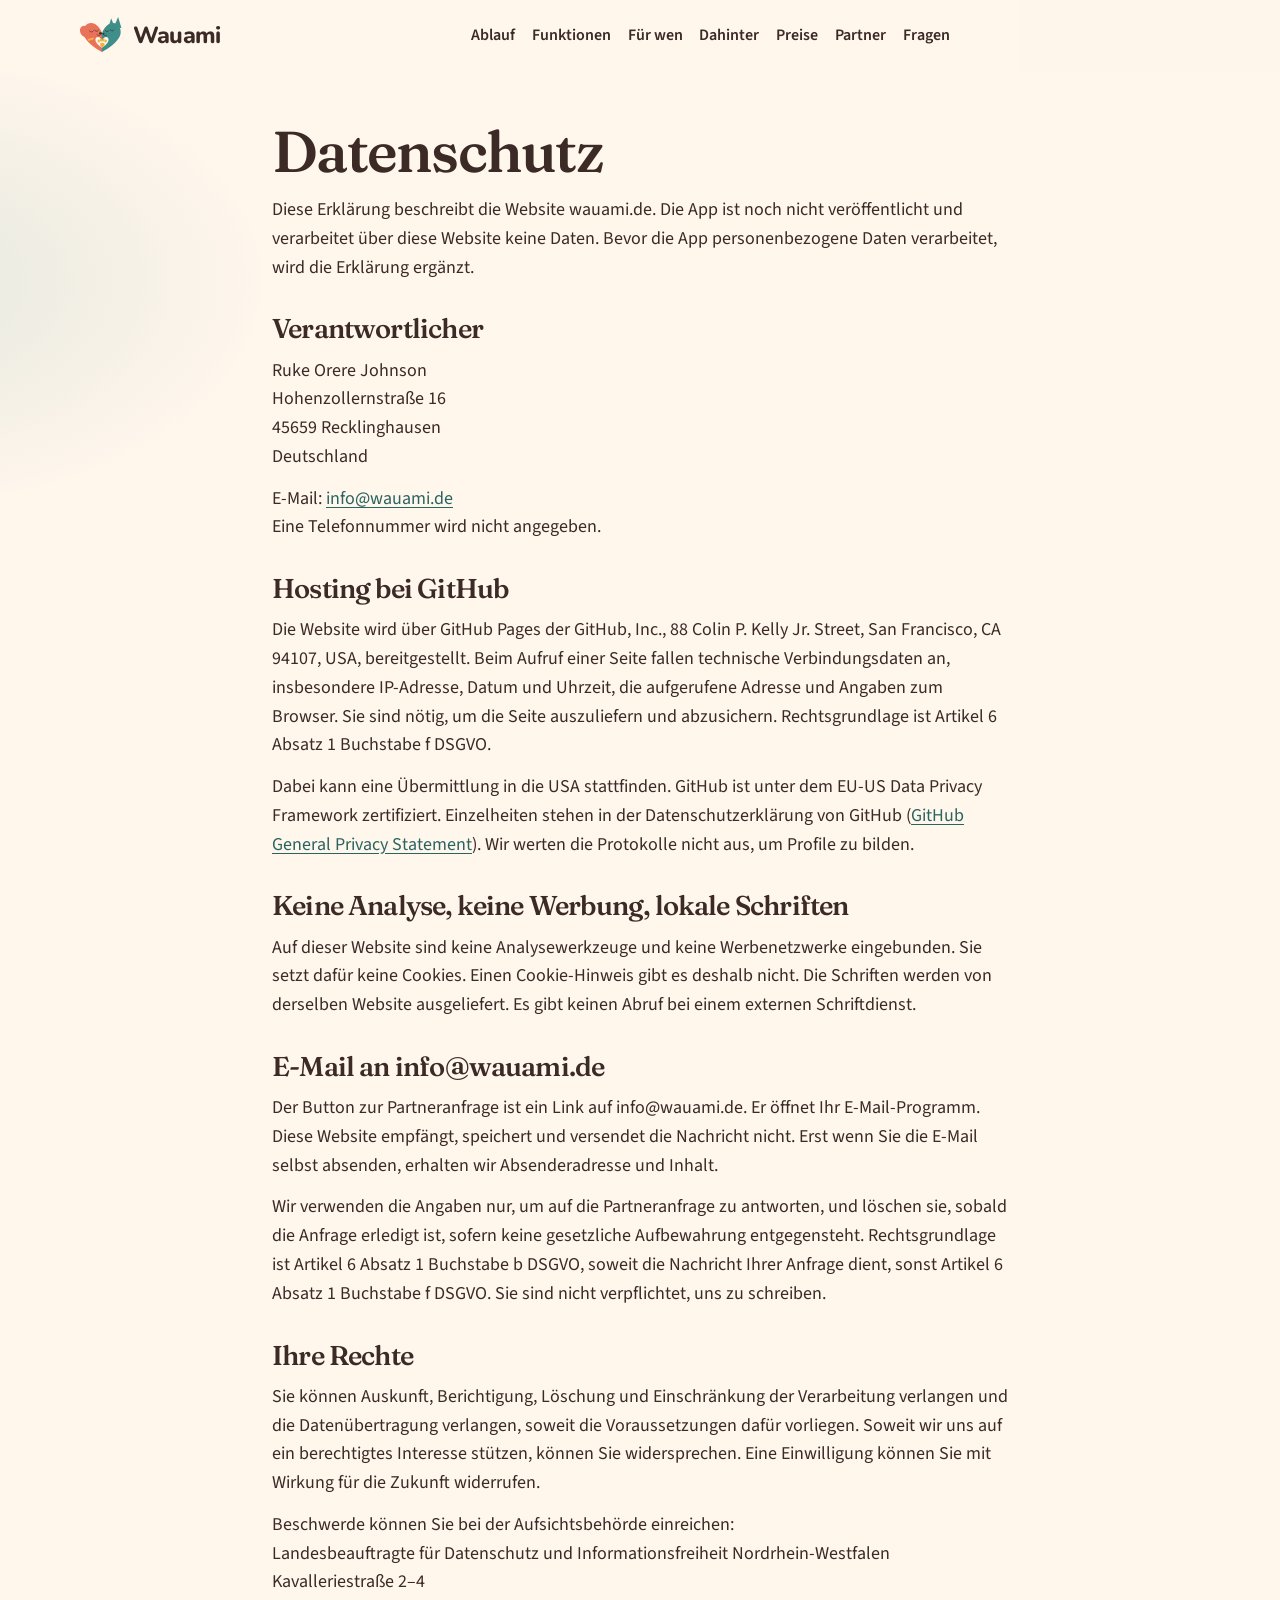
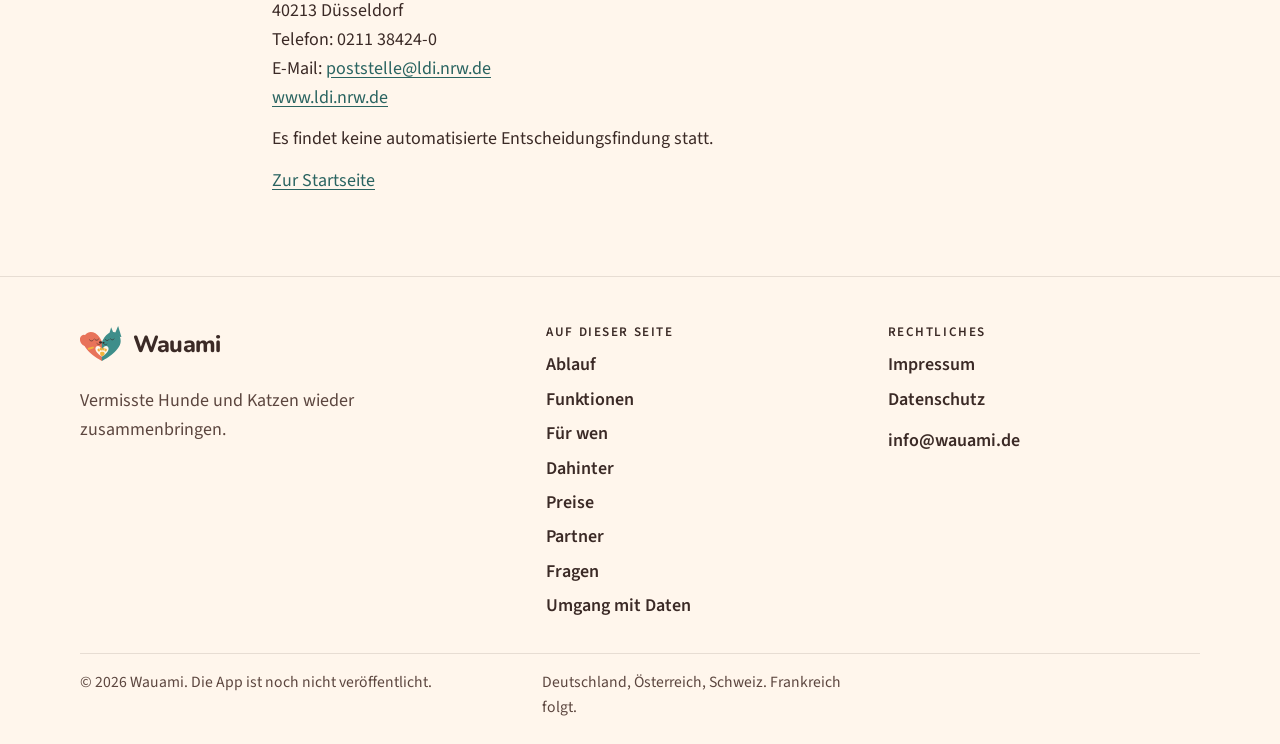
==== commit df1a499a: "Vormerken-Funktion von der Website entfernt" ====
--- a/datenschutz/index.html
+++ b/datenschutz/index.html
@@ -1,4 +1,4 @@
-<!DOCTYPE html><html lang="de"> <head><meta charset="utf-8"><meta name="viewport" content="width=device-width, initial-scale=1"><title>Datenschutz — Wauami</title><meta name="description" content="Datenschutzerklärung der Website wauami.de: keine Analyse, keine Werbenetzwerke, lokale Schriften, Hosting bei GitHub."><meta name="robots" content="noindex, nofollow"><meta name="theme-color" content="#FFF6EC"><meta name="color-scheme" content="light"><meta name="format-detection" content="telephone=no"><link rel="canonical" href="https://wauami.de/datenschutz"><link rel="alternate" hreflang="de" href="https://wauami.de/datenschutz"><link rel="icon" href="/mark.svg" type="image/svg+xml"><link rel="apple-touch-icon" href="/apple-touch-icon.png"><meta property="og:type" content="website"><meta property="og:locale" content="de_DE"><meta property="og:site_name" content="Wauami"><meta property="og:title" content="Datenschutz — Wauami"><meta property="og:description" content="Datenschutzerklärung der Website wauami.de: keine Analyse, keine Werbenetzwerke, lokale Schriften, Hosting bei GitHub."><meta property="og:url" content="https://wauami.de/datenschutz"><meta property="og:image" content="https://wauami.de/og.png"><meta property="og:image:secure_url" content="https://wauami.de/og.png"><meta property="og:image:type" content="image/png"><meta property="og:image:width" content="1200"><meta property="og:image:height" content="630"><meta property="og:image:alt" content="Wauami: Hund und Katze bilden gemeinsam ein Herz"><meta name="twitter:card" content="summary_large_image"><meta name="twitter:title" content="Datenschutz — Wauami"><meta name="twitter:description" content="Datenschutzerklärung der Website wauami.de: keine Analyse, keine Werbenetzwerke, lokale Schriften, Hosting bei GitHub."><meta name="twitter:image" content="https://wauami.de/og.png"><meta name="twitter:image:alt" content="Wauami: Hund und Katze bilden gemeinsam ein Herz"><link rel="stylesheet" href="/_astro/Base.DCu1m7xX.css"></head> <body> <a class="skip" href="#inhalt">Zum Inhalt</a> <header class="site-header" data-header> <div class="wrap header-bar"> <a class="brand" href="/"> <img src="/mark.svg" width="44" height="40" alt=""> <span class="wordmark" translate="no">Wauami</span> </a> <nav class="nav-panel" id="hauptnav" data-nav-panel aria-label="Hauptnavigation"> <ul> <li> <a href="/#ablauf">Ablauf</a> </li><li> <a href="/#funktionen">Funktionen</a> </li><li> <a href="/#fuer-wen">Für wen</a> </li><li> <a href="/#dahinter">Dahinter</a> </li><li> <a href="/#preise">Preise</a> </li><li> <a href="/#partner">Partner</a> </li><li> <a href="/#faq">Fragen</a> </li> </ul> </nav> <div class="header-tools"> <a class="button button-small" href="/#vormerken">Vormerken</a> <button class="nav-toggle" type="button" aria-expanded="false" aria-controls="hauptnav" data-nav-toggle> <span class="visually-hidden">Menü</span> <span class="nav-toggle-bars" aria-hidden="true"></span> </button> </div> </div> </header> <main id="inhalt">  <article class="legal wrap"> <h1>Datenschutz</h1> <p>
+<!DOCTYPE html><html lang="de"> <head><meta charset="utf-8"><meta name="viewport" content="width=device-width, initial-scale=1"><title>Datenschutz — Wauami</title><meta name="description" content="Datenschutzerklärung der Website wauami.de: keine Analyse, keine Werbenetzwerke, lokale Schriften, Hosting bei GitHub."><meta name="robots" content="noindex, nofollow"><meta name="theme-color" content="#FFF6EC"><meta name="color-scheme" content="light"><meta name="format-detection" content="telephone=no"><link rel="canonical" href="https://wauami.de/datenschutz"><link rel="alternate" hreflang="de" href="https://wauami.de/datenschutz"><link rel="icon" href="/mark.svg" type="image/svg+xml"><link rel="apple-touch-icon" href="/apple-touch-icon.png"><meta property="og:type" content="website"><meta property="og:locale" content="de_DE"><meta property="og:site_name" content="Wauami"><meta property="og:title" content="Datenschutz — Wauami"><meta property="og:description" content="Datenschutzerklärung der Website wauami.de: keine Analyse, keine Werbenetzwerke, lokale Schriften, Hosting bei GitHub."><meta property="og:url" content="https://wauami.de/datenschutz"><meta property="og:image" content="https://wauami.de/og.png"><meta property="og:image:secure_url" content="https://wauami.de/og.png"><meta property="og:image:type" content="image/png"><meta property="og:image:width" content="1200"><meta property="og:image:height" content="630"><meta property="og:image:alt" content="Wauami: Hund und Katze bilden gemeinsam ein Herz"><meta name="twitter:card" content="summary_large_image"><meta name="twitter:title" content="Datenschutz — Wauami"><meta name="twitter:description" content="Datenschutzerklärung der Website wauami.de: keine Analyse, keine Werbenetzwerke, lokale Schriften, Hosting bei GitHub."><meta name="twitter:image" content="https://wauami.de/og.png"><meta name="twitter:image:alt" content="Wauami: Hund und Katze bilden gemeinsam ein Herz"><link rel="stylesheet" href="/_astro/Base.DCu1m7xX.css"></head> <body> <a class="skip" href="#inhalt">Zum Inhalt</a> <header class="site-header" data-header> <div class="wrap header-bar"> <a class="brand" href="/"> <img src="/mark.svg" width="44" height="40" alt=""> <span class="wordmark" translate="no">Wauami</span> </a> <nav class="nav-panel" id="hauptnav" data-nav-panel aria-label="Hauptnavigation"> <ul> <li> <a href="/#ablauf">Ablauf</a> </li><li> <a href="/#funktionen">Funktionen</a> </li><li> <a href="/#fuer-wen">Für wen</a> </li><li> <a href="/#dahinter">Dahinter</a> </li><li> <a href="/#preise">Preise</a> </li><li> <a href="/#partner">Partner</a> </li><li> <a href="/#faq">Fragen</a> </li> </ul> </nav> <div class="header-tools"> <button class="nav-toggle" type="button" aria-expanded="false" aria-controls="hauptnav" data-nav-toggle> <span class="visually-hidden">Menü</span> <span class="nav-toggle-bars" aria-hidden="true"></span> </button> </div> </div> </header> <main id="inhalt">  <article class="legal wrap"> <h1>Datenschutz</h1> <p>
 Diese Erklärung beschreibt die Website wauami.de. Die App ist noch nicht veröffentlicht und verarbeitet über diese Website keine Daten. Bevor die App personenbezogene Daten verarbeitet, wird die Erklärung ergänzt.
 </p> <h2>Verantwortlicher</h2> <p> Ruke Orere Johnson<br> Hohenzollernstraße 16<br> 45659 Recklinghausen<br> Deutschland </p> <p>
 E-Mail: <a href="mailto:info@wauami.de">info@wauami.de</a><br>
@@ -10,9 +10,9 @@
 </p> <h2>Keine Analyse, keine Werbung, lokale Schriften</h2> <p>
 Auf dieser Website sind keine Analysewerkzeuge und keine Werbenetzwerke eingebunden. Sie setzt dafür keine Cookies. Einen Cookie-Hinweis gibt es deshalb nicht. Die Schriften werden von derselben Website ausgeliefert. Es gibt keinen Abruf bei einem externen Schriftdienst.
 </p> <h2>E-Mail an info@wauami.de</h2> <p>
-Die Buttons zur Vormerkung und zur Partneranfrage sind Links auf info@wauami.de. Sie öffnen Ihr E-Mail-Programm. Diese Website empfängt, speichert und versendet die Nachricht nicht. Erst wenn Sie die E-Mail selbst absenden, erhalten wir Absenderadresse und Inhalt.
+Der Button zur Partneranfrage ist ein Link auf info@wauami.de. Er öffnet Ihr E-Mail-Programm. Diese Website empfängt, speichert und versendet die Nachricht nicht. Erst wenn Sie die E-Mail selbst absenden, erhalten wir Absenderadresse und Inhalt.
 </p> <p>
-Wir verwenden beides nur, um auf die Vormerkung oder die Partneranfrage zu antworten, und löschen es, sobald die Anfrage erledigt ist, sofern keine gesetzliche Aufbewahrung entgegensteht. Rechtsgrundlage ist Artikel 6 Absatz 1 Buchstabe b DSGVO, soweit die Nachricht Ihrer Anfrage dient, sonst Artikel 6 Absatz 1 Buchstabe f DSGVO. Sie sind nicht verpflichtet, uns zu schreiben.
+Wir verwenden die Angaben nur, um auf die Partneranfrage zu antworten, und löschen sie, sobald die Anfrage erledigt ist, sofern keine gesetzliche Aufbewahrung entgegensteht. Rechtsgrundlage ist Artikel 6 Absatz 1 Buchstabe b DSGVO, soweit die Nachricht Ihrer Anfrage dient, sonst Artikel 6 Absatz 1 Buchstabe f DSGVO. Sie sind nicht verpflichtet, uns zu schreiben.
 </p> <h2>Ihre Rechte</h2> <p>Sie können Auskunft, Berichtigung, Löschung und Einschränkung der Verarbeitung verlangen und die Datenübertragung verlangen, soweit die Voraussetzungen dafür vorliegen. Soweit wir uns auf ein berechtigtes Interesse stützen, können Sie widersprechen. Eine Einwilligung können Sie mit Wirkung für die Zukunft widerrufen.</p> <p>
 Beschwerde können Sie bei der Aufsichtsbehörde einreichen:<br>
 Landesbeauftragte für Datenschutz und Informationsfreiheit Nordrhein-Westfalen<br>
